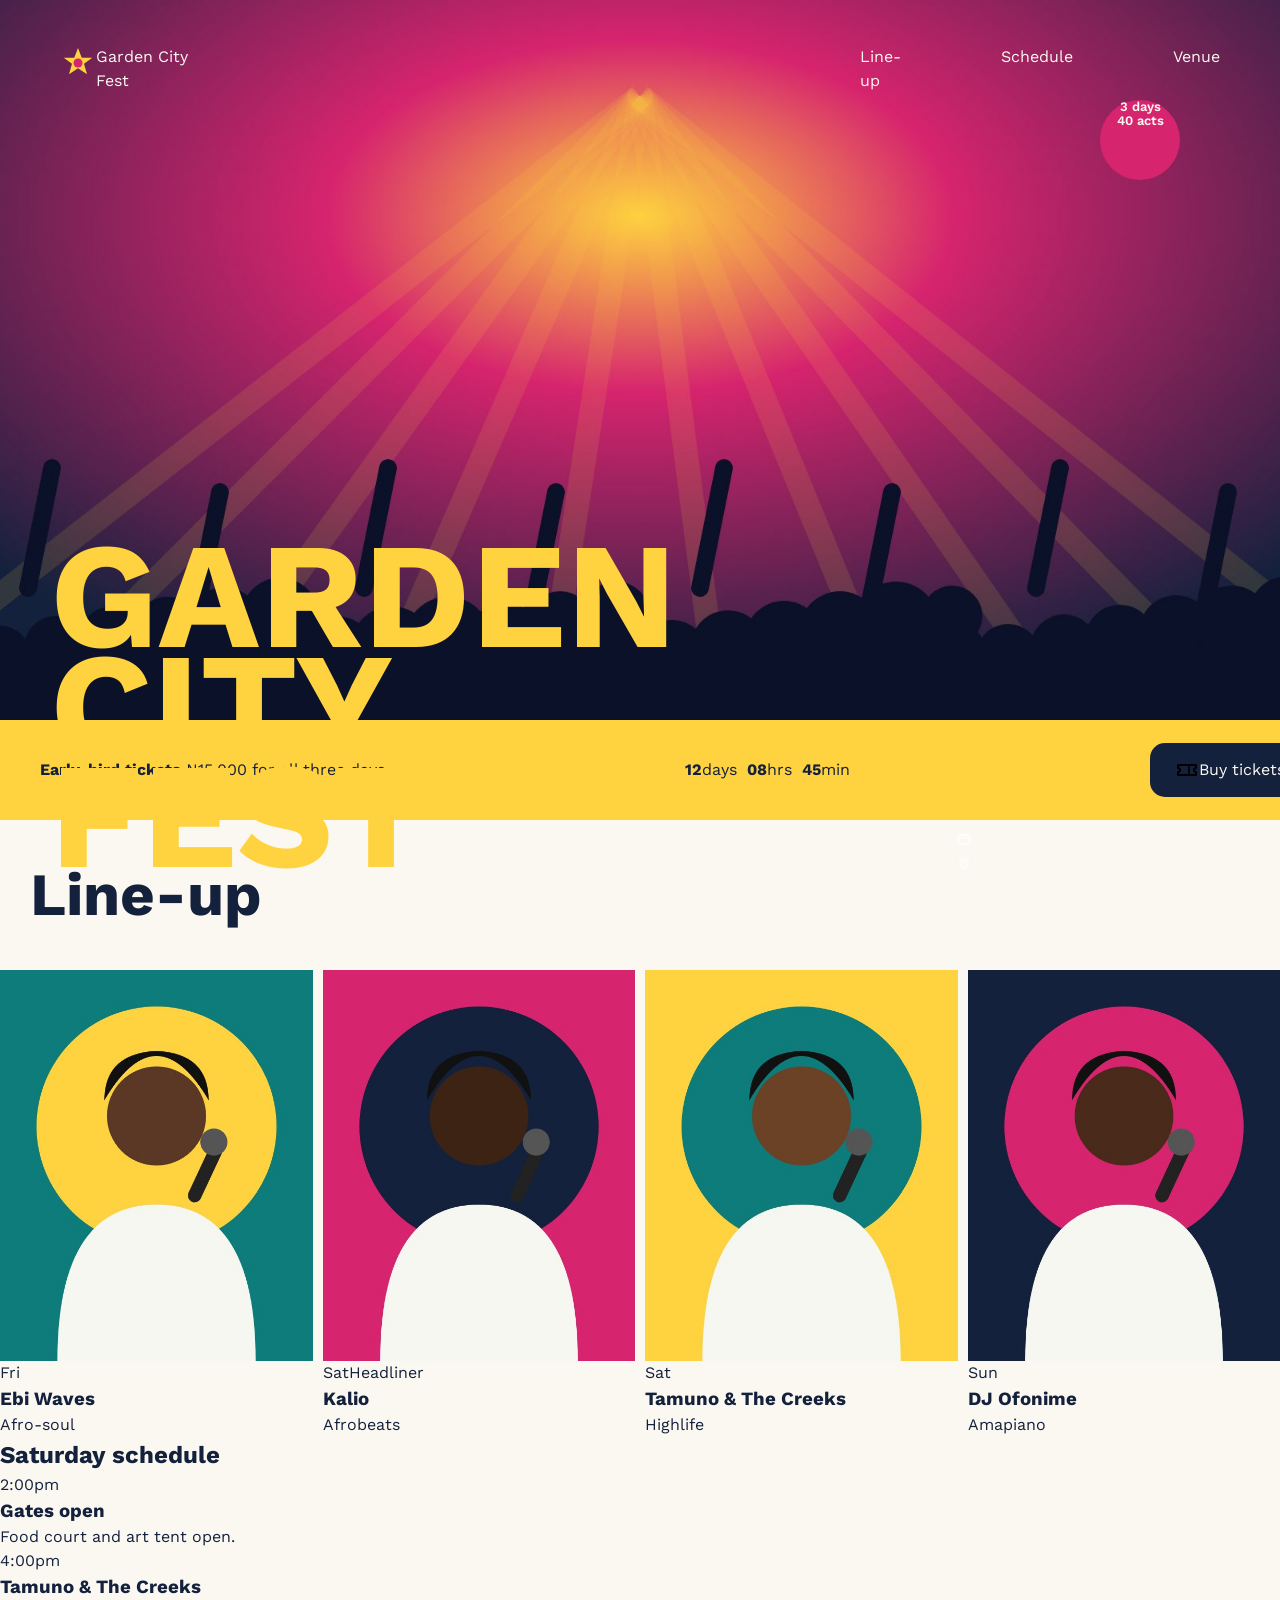
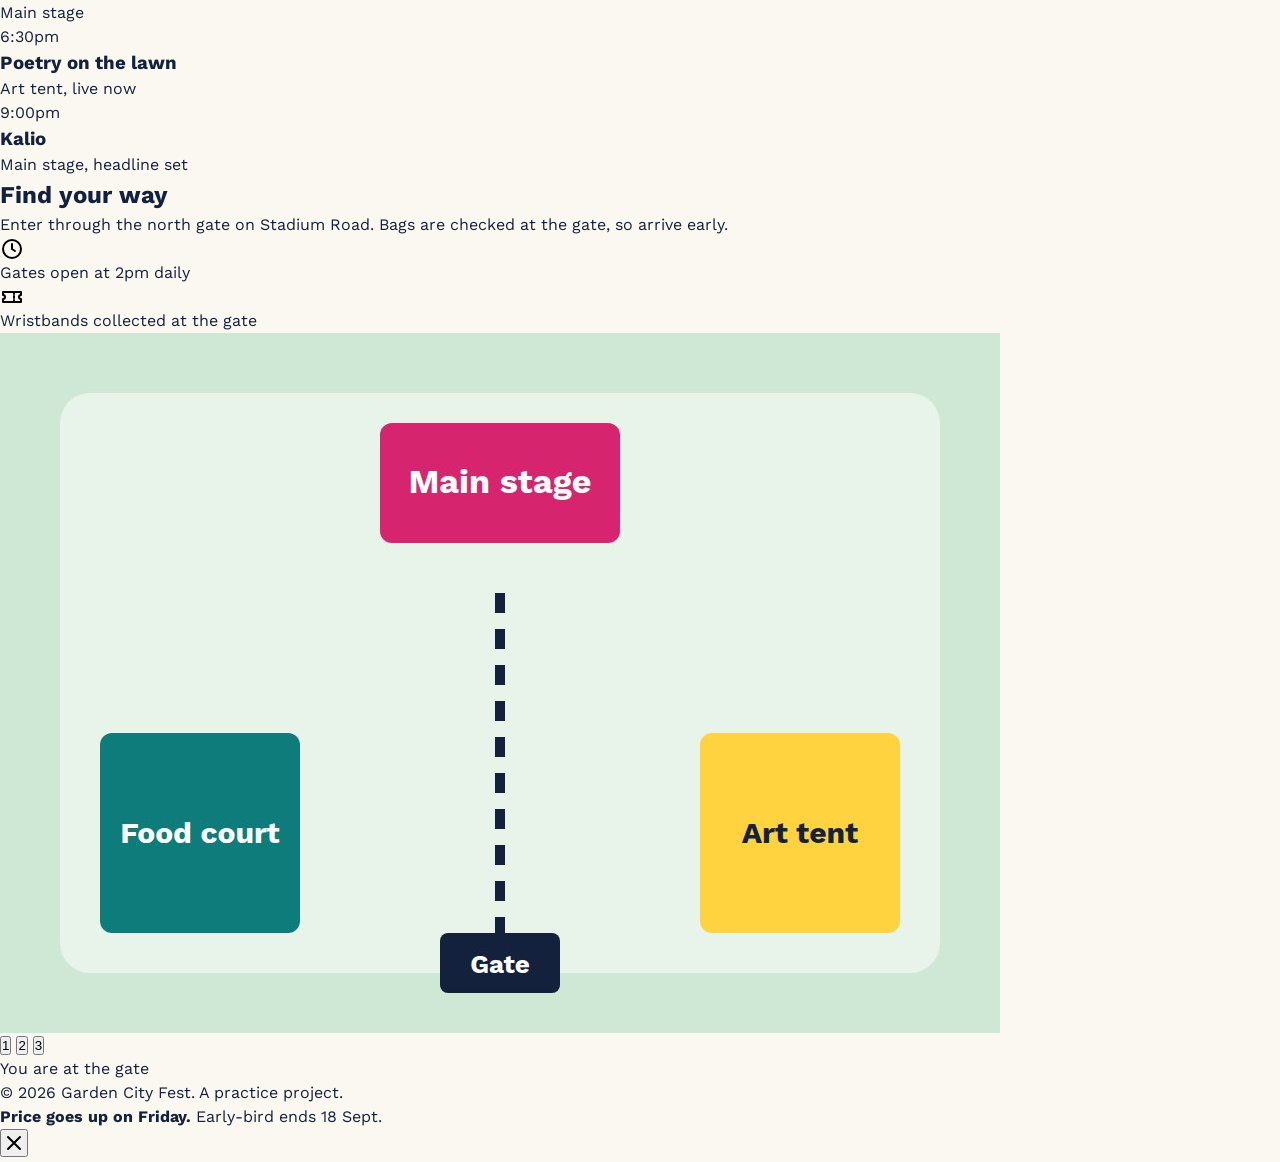
==== tasks-home/04-garden-city-fest/starter/index.html @ f23bb87c "Add files via upload" ====
<!DOCTYPE html>
<html lang="en">
<head>
  <meta charset="UTF-8">
  <meta name="viewport" content="width=device-width, initial-scale=1.0">
  <title>Garden City Fest 2026 — Port Harcourt</title>
  <link rel="preconnect" href="https://fonts.googleapis.com">
  <link href="https://fonts.googleapis.com/css2?family=Anton&family=Work+Sans:wght@400;500;700&display=swap" rel="stylesheet">
  <link rel="stylesheet" href="style.css">
</head>
<body>
  <header class="site-header">
    <a class="brand" href="#"><img src="../assets/logo.svg" alt="" width="36" height="36"> Garden City Fest</a>
    <nav class="nav"><a href="#lineup">Line-up</a><a href="#schedule">Schedule</a><a href="#venue">Venue</a></nav>
  </header>

  <section class="hero">
    <img class="hero-bg" src="../assets/images/hero-crowd.jpg" alt="">
    <div class="hero-shade"></div>
    <h1 class="hero-title">Garden<br>City<br>Fest</h1>
    <div class="hero-meta">
      <p><img src="../assets/icons/calendar.svg" alt=""> 11–13 December 2026</p>
      <p><img src="../assets/icons/pin.svg" alt=""> Liberation Stadium, Port Harcourt</p>
    </div>
    <p class="hero-stamp">3 days<br>40 acts</p>
  </section>

  <div class="ticket-bar">
    <p><strong>Early-bird tickets</strong> ₦15,000 for all three days</p>
    <p class="countdown"><span><b>12</b>days</span><span><b>08</b>hrs</span><span><b>45</b>min</span></p>
    <a class="btn" href="#"><img src="../assets/icons/ticket.svg" alt=""> Buy tickets</a>
  </div>

  <main>
    <section class="lineup" id="lineup">
      <h2>Line-up</h2>
      <div class="artists">
        <article class="artist"><img src="../assets/images/artist-1.jpg" alt=""><span class="day-sticker">Fri</span><div class="artist-name"><h3>Ebi Waves</h3><p>Afro-soul</p></div></article>
        <article class="artist"><img src="../assets/images/artist-2.jpg" alt=""><span class="day-sticker">Sat</span><span class="headliner">Headliner</span><div class="artist-name"><h3>Kalio</h3><p>Afrobeats</p></div></article>
        <article class="artist"><img src="../assets/images/artist-3.jpg" alt=""><span class="day-sticker">Sat</span><div class="artist-name"><h3>Tamuno &amp; The Creeks</h3><p>Highlife</p></div></article>
        <article class="artist"><img src="../assets/images/artist-4.jpg" alt=""><span class="day-sticker">Sun</span><div class="artist-name"><h3>DJ Ofonime</h3><p>Amapiano</p></div></article>
      </div>
    </section>

    <section class="schedule" id="schedule">
      <h2>Saturday schedule</h2>
      <ol class="timeline">
        <li><time>2:00pm</time><h3>Gates open</h3><p>Food court and art tent open.</p></li>
        <li><time>4:00pm</time><h3>Tamuno &amp; The Creeks</h3><p>Main stage</p></li>
        <li class="now"><time>6:30pm</time><h3>Poetry on the lawn</h3><p>Art tent, live now</p></li>
        <li><time>9:00pm</time><h3>Kalio</h3><p>Main stage, headline set</p></li>
      </ol>
    </section>

    <section class="venue" id="venue">
      <div class="venue-text">
        <h2>Find your way</h2>
        <p>Enter through the north gate on Stadium Road. Bags are checked at the gate, so arrive early.</p>
        <ul>
          <li><img src="../assets/icons/clock.svg" alt=""> Gates open at 2pm daily</li>
          <li><img src="../assets/icons/ticket.svg" alt=""> Wristbands collected at the gate</li>
        </ul>
      </div>
      <div class="venue-map">
        <img src="../assets/images/venue-map.jpg" alt="Venue map with main stage, food court, art tent and gate">
        <button class="hotspot" style="top:13%;left:38%" aria-label="Main stage">1</button>
        <button class="hotspot" style="top:57%;left:10%" aria-label="Food court">2</button>
        <button class="hotspot" style="top:57%;left:70%" aria-label="Art tent">3</button>
        <div class="map-note">You are at the gate</div>
      </div>
    </section>
  </main>

  <footer class="site-footer"><p>© 2026 Garden City Fest. A practice project.</p></footer>

  <aside class="toast" role="status">
    <p><strong>Price goes up on Friday.</strong> Early-bird ends 18 Sept.</p>
    <button aria-label="Dismiss"><img src="../assets/icons/x.svg" alt=""></button>
  </aside>
</body>
</html>
---- tasks-home/04-garden-city-fest/starter/style.css ----
/* Garden City Fest — starter stylesheet
   Colours and fonts are ready for you. Build the layout below.
   See BRIEF.md for the full task list and specs. */

:root{
  --navy:#14213D; --magenta:#D6246E; --sun:#FFD23F; --teal:#0E7C7B; --paper:#FBF8F1; --ink:#14213D; --muted:#56607A;
  --display:"Anton", Impact, sans-serif; --body:"Work Sans", system-ui, sans-serif;
}

*{box-sizing:border-box;margin:0;padding:0}
img{max-width:100%;display:block}
a{color:inherit}
body{font-family:var(--body);background:var(--paper);color:var(--ink);line-height:1.5}

/* TODO 1: Build the hero at 88vh. The header, gradient, title, date details and stamp are all absolutely positioned inside it. */

.site-header{
  display: flex;
  margin: 20px 30px;
  position: absolute;
  gap: 650px;
  font-weight: 100px;
  font-size: 16px;
  z-index: 20px;
  color: var(--paper);
  border-radius: 40px;
  padding: 25px 30px;
}

.brand{
  justify-content: center;
  display: flex;
  text-decoration: none;
}

.nav{
  display: flex;
  justify-content: space-around;
  gap: 100px;
}

.nav a{
  text-decoration: none;
}
/* TODO 2: Build the yellow ticket bar and make it stick to the top of the screen. */

.hero{
  width: 100%;
  position: static;
}

.hero-shade{
    width: 100%;
    position: relative;
    top: 5%;
    left: 0;
    z-index: 3;
}

.hero-title{
  font-size: 150px;
  text-transform: uppercase;
  line-height: 110px;
  margin-top: 1rem;
  color: var(--sun);
  position: absolute;
  bottom: 30px;
  left: 50px;
  z-index: 5px;
}

.hero-meta{
  align-items: left;
  position: absolute;
  bottom: 25px;
  right: 40px;
  color: var(--paper);
  filter: var(--paper);
}

.hero-meta p{
display: flex;
color: var(--paper);
filter: var(--paper);
}

.hero-meta img{
  width: 14px;
  filter: brightness(0) invert(1);
}


.hero-stamp{
 background-color: var(--magenta);
 color: var(--paper);
 width: 80px;
 height: 80px;
 display: flex;
 text-align: center;
 justify-content: center;
 border: 1.5px dash var(--paper);
 border-radius: 50%;
 font-size: 13px;
 font-weight: 600;
 line-height: 1.1; 
 position: absolute;
 top: 100px;
 right: 100px;
 z-index: 5;
}

.ticket-bar{
  display: flex;
  align-items: center;
  width: 1500px;
  height: 100px;
  background-color: var(--sun);
  gap: 300px;
  padding: 2.5rem;
}

.countdown{
  display: flex;
  align-items: flex-end;
  justify-content: left;
  gap: 10px;

}

.btn{
  display: flex;
  background-color: var(--navy);
  color: var(--paper);
  padding: 15px 25px;
  border-radius: 15px;
  text-decoration: none;
  /* filter: brightness(0) invert(); */
}

#lineup h2{
  color: var(--ink);
  padding: 30px;
  font-size: 60px;
  font-weight: 100px;
}

.artists{
  display: grid;
  grid-template-columns: repeat(4, 1fr);
  gap: 10px;
}
/* TODO 3: Build the line-up cards. Each has a day sticker in the top-left and a name panel along the bottom. Kalio's card has a diagonal Headliner ribbon. */
/* TODO 4: Build the timeline. The current item has a glowing magenta dot. */
/* TODO 5: Build the venue map with three numbered hotspots and a You are at the gate pill that hangs below the image. */
/* TODO 6: Build the fixed toast (top-right on desktop, bottom on mobile). */
/* TODO 7: Mobile (below 600px): move the title to the top of the hero, put the date details at the bottom, and move the timeline times above each item. */
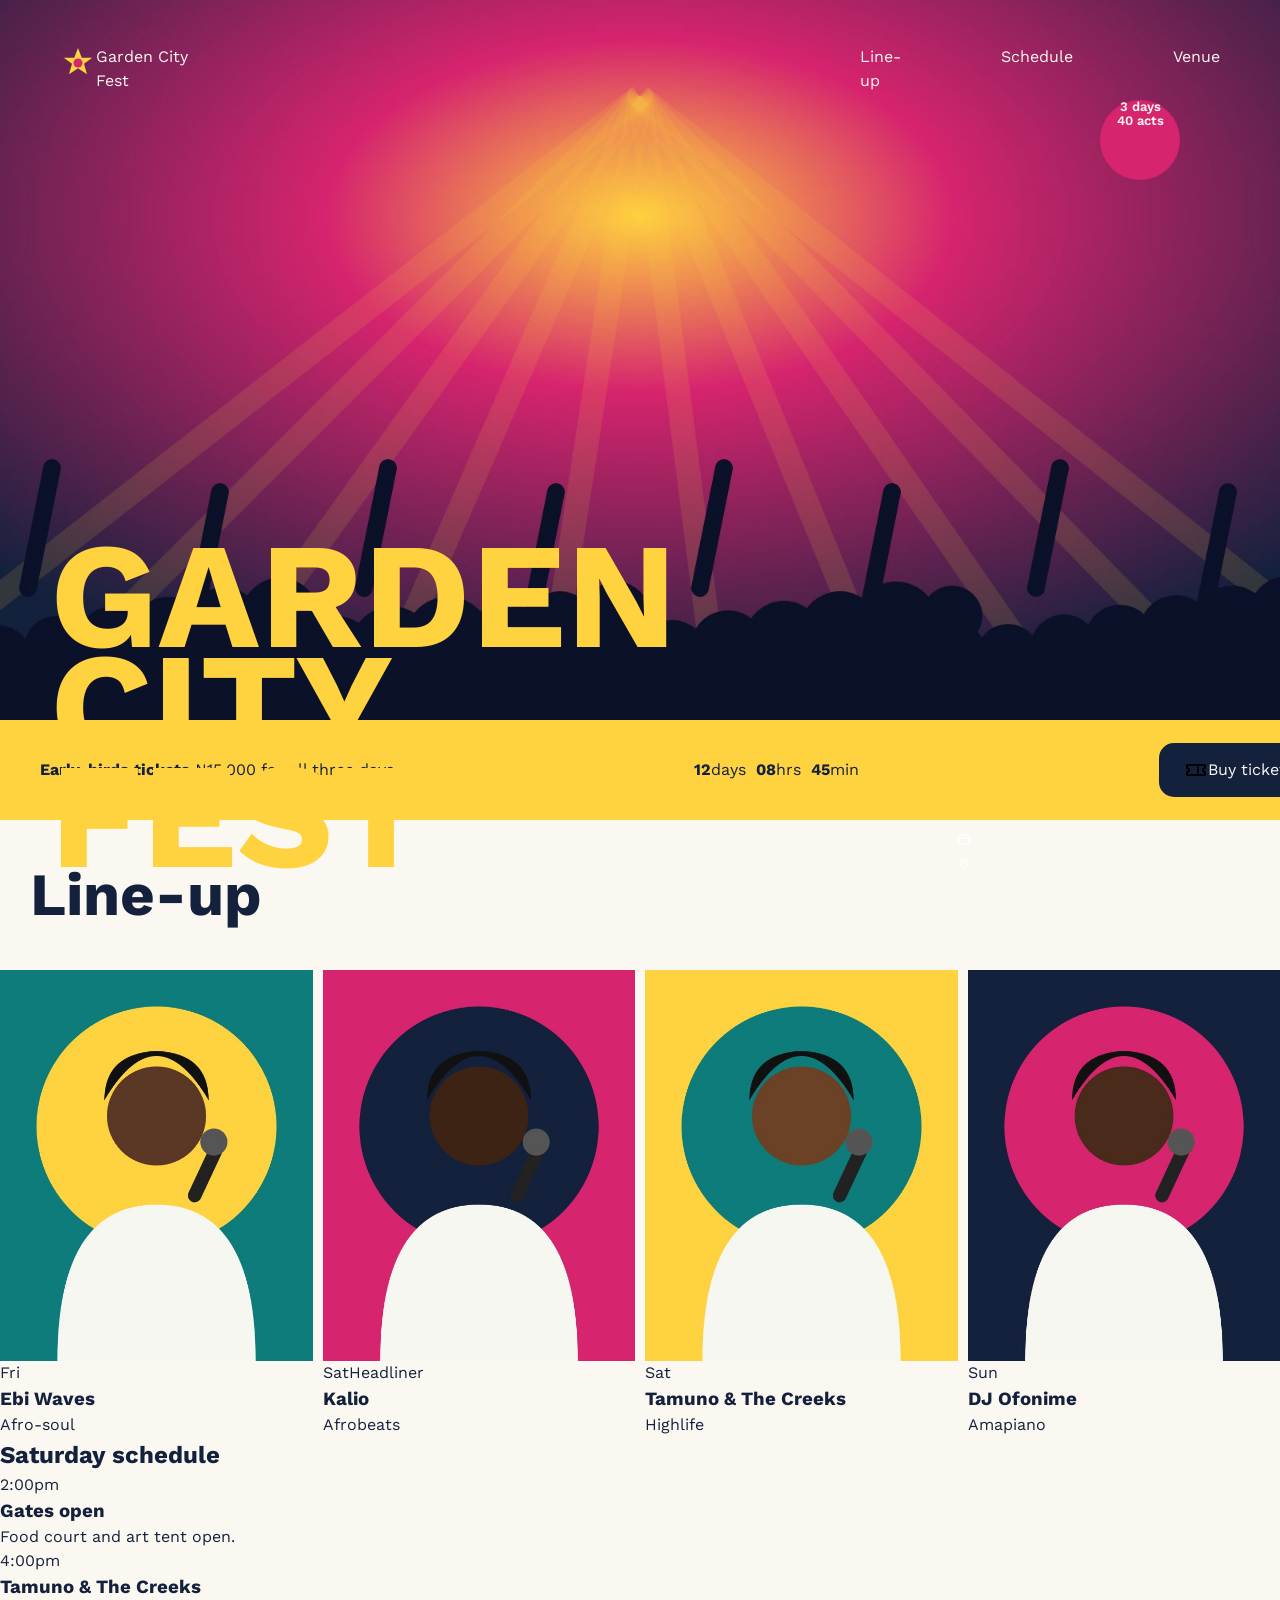
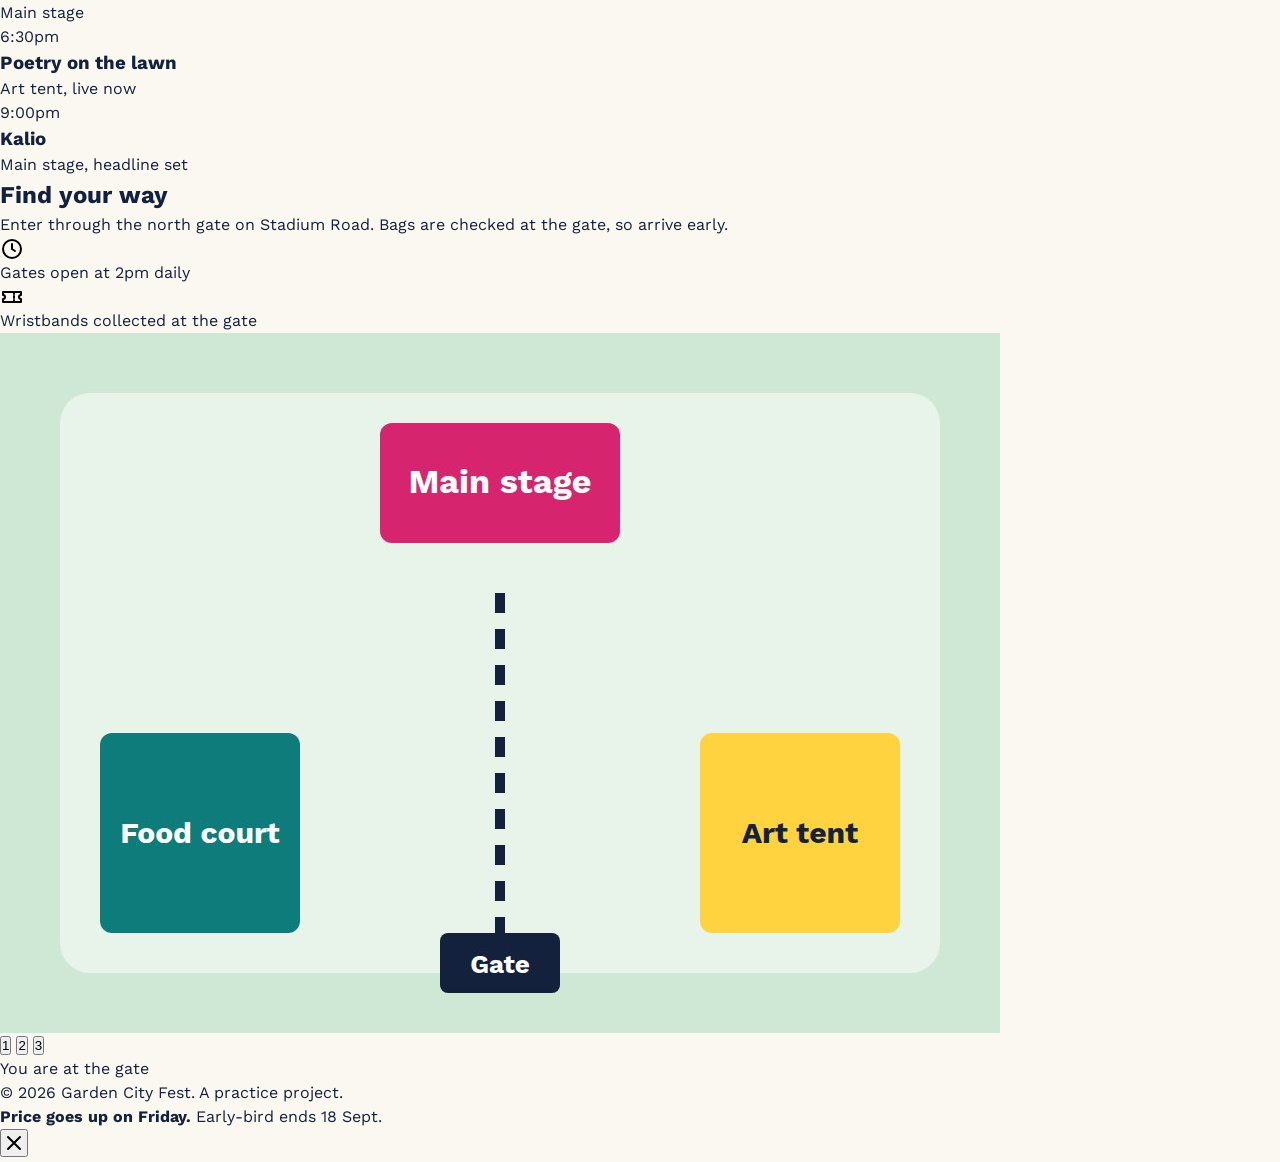
==== commit 44973048: "modify task-hom" ====
--- a/tasks-home/04-garden-city-fest/starter/index.html
+++ b/tasks-home/04-garden-city-fest/starter/index.html
@@ -26,7 +26,7 @@
   </section>
 
   <div class="ticket-bar">
-    <p><strong>Early-bird tickets</strong> ₦15,000 for all three days</p>
+    <p><strong>Early-birds tickets</strong> ₦15,000 for all three days</p>
     <p class="countdown"><span><b>12</b>days</span><span><b>08</b>hrs</span><span><b>45</b>min</span></p>
     <a class="btn" href="#"><img src="../assets/icons/ticket.svg" alt=""> Buy tickets</a>
   </div>
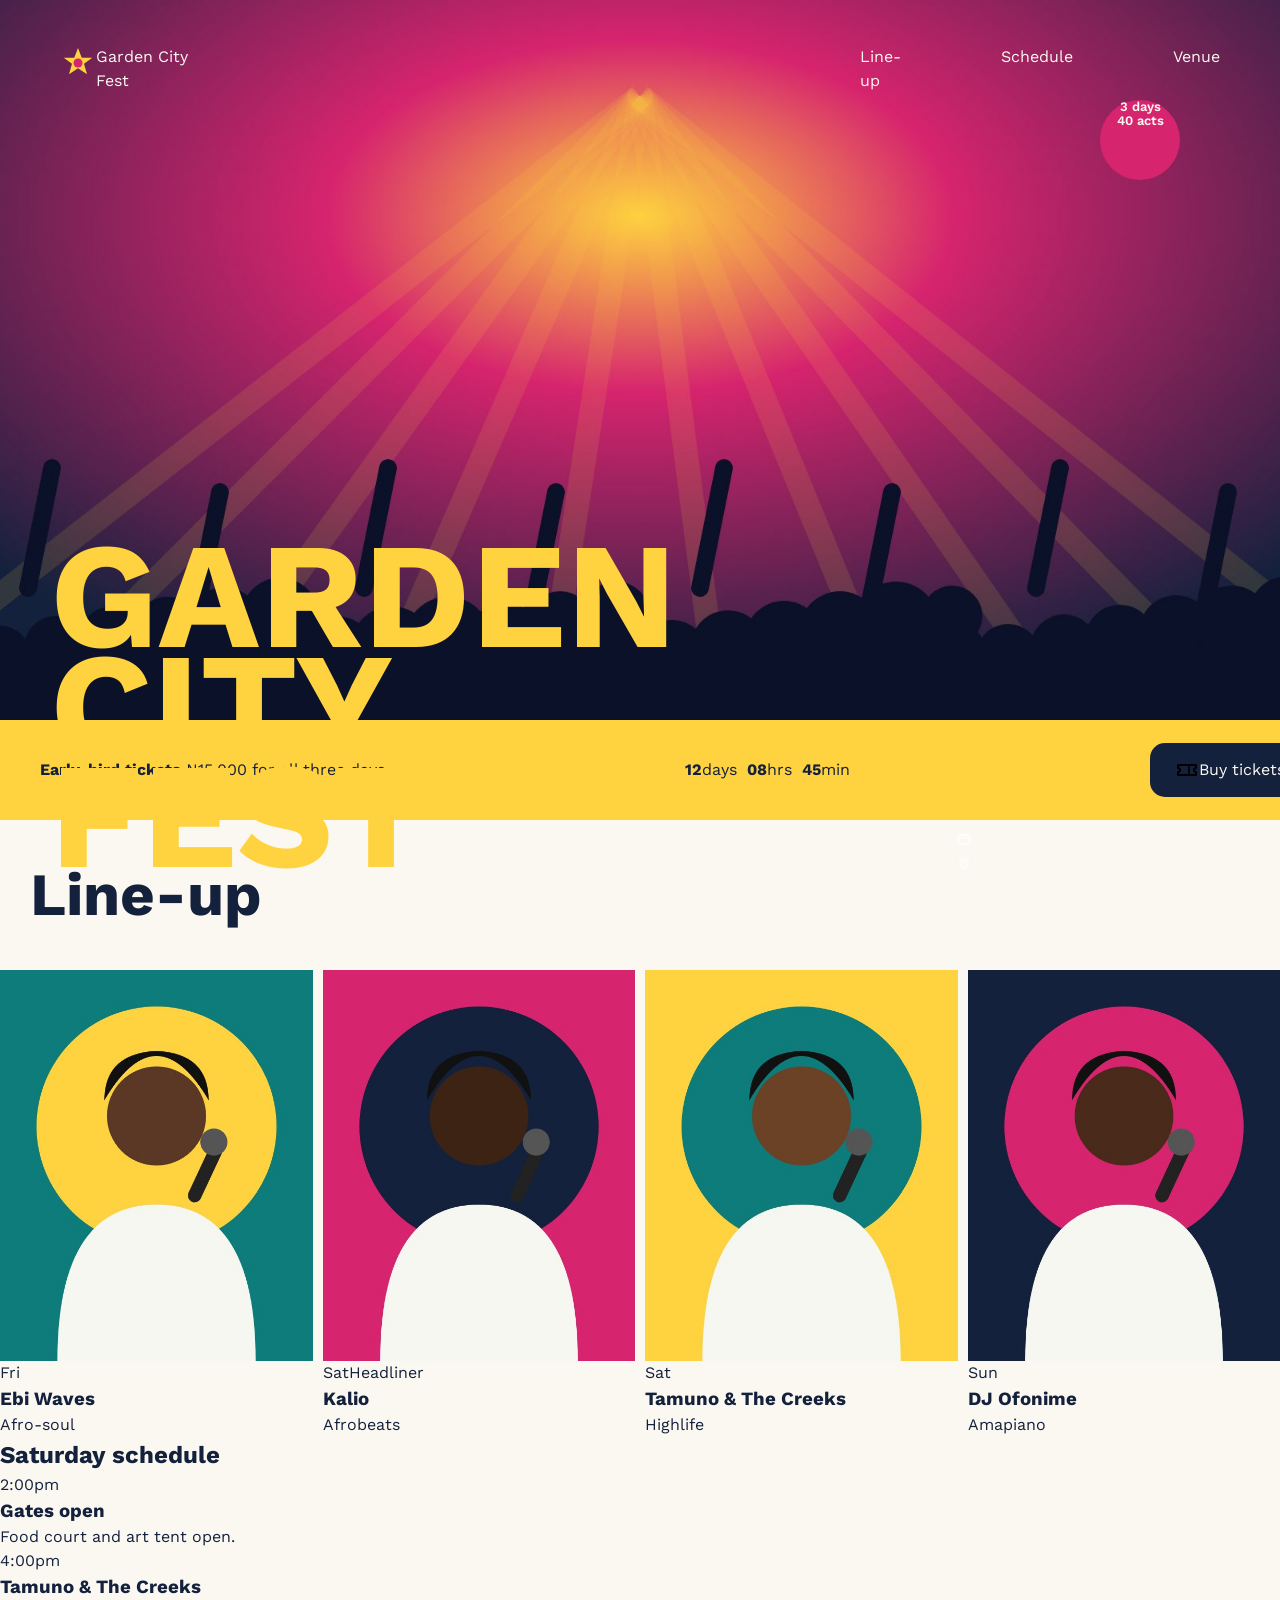
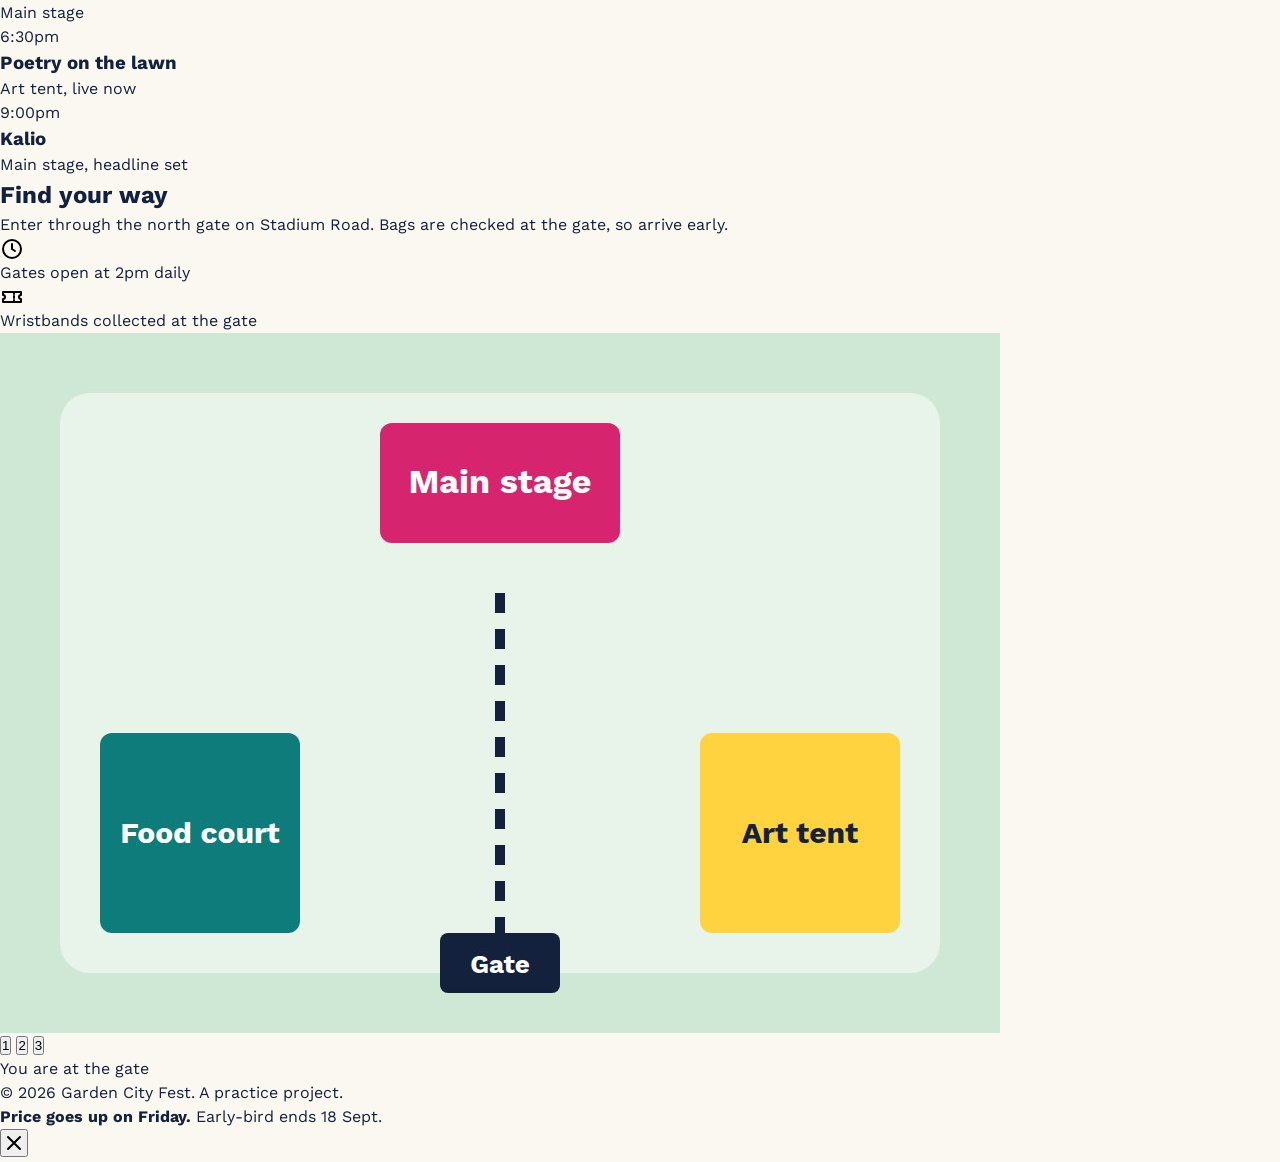
==== commit b27fc754: "modify task-home" ====
--- a/tasks-home/04-garden-city-fest/starter/index.html
+++ b/tasks-home/04-garden-city-fest/starter/index.html
@@ -26,7 +26,7 @@
   </section>
 
   <div class="ticket-bar">
-    <p><strong>Early-birds tickets</strong> ₦15,000 for all three days</p>
+    <p><strong>Early-bird tickets</strong> ₦15,000 for all three days</p>
     <p class="countdown"><span><b>12</b>days</span><span><b>08</b>hrs</span><span><b>45</b>min</span></p>
     <a class="btn" href="#"><img src="../assets/icons/ticket.svg" alt=""> Buy tickets</a>
   </div>
